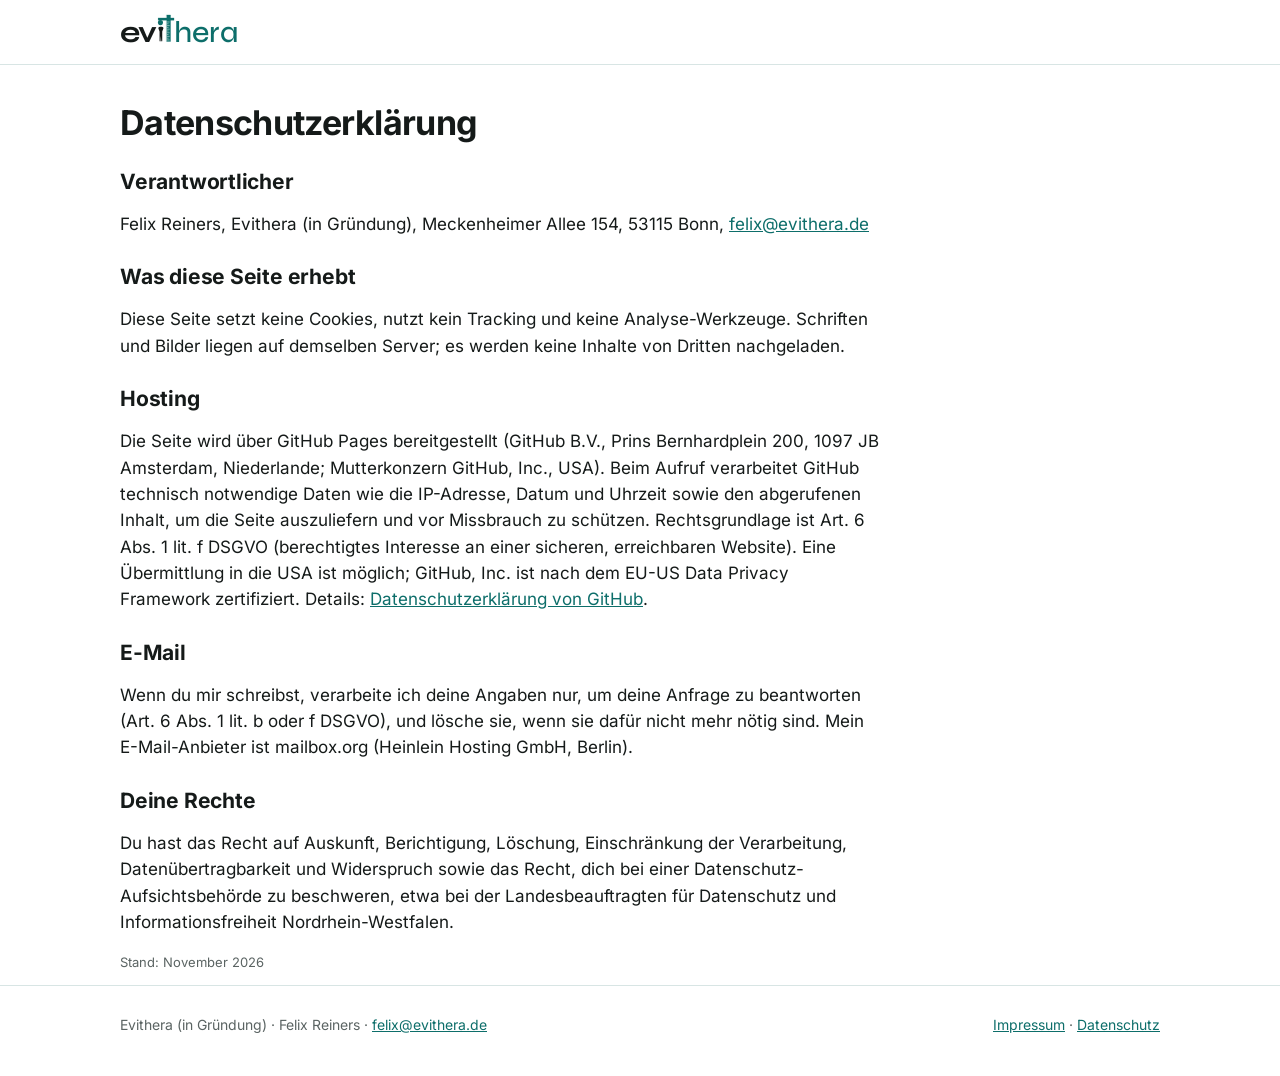
==== datenschutz.html @ f62c32c8 "Website evithera.de: Startseite im Handout-Stil, Evimove-Deck als Galerie, Material, Impressum, Date" ====
<!doctype html><html lang="de"><head><meta charset="utf-8"><meta name="viewport" content="width=device-width, initial-scale=1"><title>Datenschutz · Evithera</title><meta name="description" content="Datenschutzerklärung von evithera.de"><link rel="icon" href="bilder/icon.svg" type="image/svg+xml"><link rel="stylesheet" href="fonts/fonts.css"><style>
:root{--ink:#151a19;--petrol:#0d6e6a;--soft:#e8f3f2;--grey:#5b6463;--line:#d8e5e4;--green:#5f9c00;--greenbg:#eef5e1;--warm:#9a4a2c;--warmbg:#f6e6e0;color-scheme:light}
*{box-sizing:border-box}
html{scroll-behavior:smooth}
body{margin:0;background:#fff;color:var(--ink);font-family:Inter,Arial,sans-serif;font-size:17px;line-height:1.55;-webkit-text-size-adjust:100%}
a{color:var(--petrol)}
.w{max-width:1080px;margin:0 auto;padding:0 20px}
header{position:sticky;top:0;background:rgba(255,255,255,.94);backdrop-filter:blur(6px);border-bottom:1px solid var(--line);z-index:5}
header .w{display:flex;align-items:center;justify-content:space-between;gap:16px;height:64px}
nav{display:flex;gap:18px;font-size:15px;font-weight:600}
nav a{color:var(--ink);text-decoration:none}
nav a:hover{color:var(--petrol)}
@media(max-width:620px){nav .opt{display:none}}
h1{font-size:clamp(34px,6vw,58px);line-height:1.08;letter-spacing:-.02em;margin:56px 0 16px}
h1 span{color:var(--petrol)}
h2{font-size:clamp(26px,3.6vw,36px);line-height:1.15;letter-spacing:-.01em;margin:0 0 12px}
.kick{font-size:13px;font-weight:700;letter-spacing:.14em;text-transform:uppercase;color:var(--petrol);margin:0 0 8px}
.lead{font-size:clamp(18px,2.2vw,21px);color:var(--grey);max-width:760px;margin:0 0 28px}
section{padding:56px 0;border-top:1px solid var(--line)}
section.first{border-top:0;padding-top:0}
.story{position:relative;border-radius:14px;overflow:hidden}
.story img{width:100%;height:auto;display:block}
.story svg{position:absolute;inset:0;width:100%;height:100%}
.badge{position:absolute;display:inline-flex;width:28px;height:28px;border-radius:50%;background:var(--petrol);color:#fff;font-weight:700;font-size:15px;align-items:center;justify-content:center}
.caps{display:grid;grid-template-columns:repeat(4,1fr);gap:18px;margin-top:20px}
@media(max-width:860px){.caps{grid-template-columns:1fr 1fr}}
@media(max-width:520px){.caps{grid-template-columns:1fr}}
.cap{display:flex;gap:10px;font-size:15px;line-height:1.45}
.num{display:inline-flex;flex:none;width:26px;height:26px;border-radius:50%;background:var(--petrol);color:#fff;font-weight:700;font-size:14px;align-items:center;justify-content:center}
.cap b{color:var(--petrol)}
.m{display:inline-block;margin-top:4px;font-size:13px;font-weight:600;border-radius:10px;padding:1px 8px;background:var(--soft);color:var(--petrol)}
.m.w{background:var(--warmbg);color:var(--warm)}
.note{font-size:13px;color:var(--grey);margin-top:10px}
.data{display:grid;grid-template-columns:1fr 1.1fr;gap:28px;align-items:center;background:var(--soft);border-radius:14px;padding:28px}
@media(max-width:760px){.data{grid-template-columns:1fr}}
.apps{display:grid;grid-template-columns:1fr 1fr;gap:20px}
@media(max-width:760px){.apps{grid-template-columns:1fr}}
.app{border:1px solid var(--line);border-radius:14px;padding:28px}
.app p{margin:14px 0 0;color:var(--grey)}
.app .who{color:var(--ink);font-weight:600}
.gal{display:flex;gap:14px;overflow-x:auto;scroll-snap-type:x mandatory;padding-bottom:12px;-webkit-overflow-scrolling:touch}
.gal img{flex:none;width:min(86vw,820px);aspect-ratio:16/9;border-radius:10px;border:1px solid var(--line);scroll-snap-align:start;background:var(--soft)}
.hint{font-size:14px;color:var(--grey)}
.dl{display:flex;flex-wrap:wrap;gap:14px;margin-top:18px}
.btn{display:inline-flex;align-items:center;gap:10px;background:var(--petrol);color:#fff;text-decoration:none;font-weight:700;border-radius:999px;padding:12px 22px}
.btn.o{background:#fff;color:var(--petrol);border:2px solid var(--petrol)}
ul.st{padding-left:20px;margin:8px 0 0}ul.st li{margin:6px 0}
.cta{background:var(--greenbg);border-radius:14px;padding:24px 28px;margin-top:24px}
.cta b{color:var(--green)}
footer{border-top:1px solid var(--line);padding:28px 0 40px;font-size:14px;color:var(--grey)}
footer .w{display:flex;flex-wrap:wrap;gap:12px 28px;justify-content:space-between;align-items:center}
.legal h1{font-size:34px;margin-top:40px}.legal h2{font-size:21px;margin-top:28px}.legal p{max-width:760px}
</style></head><body><header><div class="w"><a href="index.html" aria-label="Evithera Startseite" style="text-decoration:none"><div style="display:inline-flex;align-items:baseline;white-space:nowrap;font-family:Syne,sans-serif;font-size:30px;line-height:1;color:#151a19;position:relative"><span style="font-weight:700;letter-spacing:-.02em;display:inline-flex;align-items:baseline">ev<span style="display:inline-block;vertical-align:baseline;overflow:visible;width:0.28em;height:0.74em;margin:0 .01em 0 .015em"><svg viewBox="0 0 28 74" fill="none" stroke="currentColor" stroke-linecap="round" style="display:block;overflow:visible;width:100%;height:100%"><circle cx="11.5" cy="12" r="8.5" fill="#0d6e6a" stroke="none"/><path d="M4.45 30.5 Q4.45 25.5 9.45 25.5 L16.55 25.5 Q21.55 25.5 21.55 30.5 L17.5 41.5 L17.5 74 L8.5 74 L8.5 41.5 Z" fill="currentColor" stroke="none"/><path d="M11.8 75 L13 57 L14.2 75 Z" fill="#ffffff" stroke="none"/></svg></span></span><span style="color:#0d6e6a;display:inline-flex;align-items:baseline;position:relative;font-weight:500"><span style="display:inline-block;vertical-align:baseline;overflow:visible;width:0.3em;height:0.88em;margin:0 0 0 -0.04em"><svg viewBox="0 0 30 88" fill="none" stroke="currentColor" stroke-linecap="round" style="display:block;overflow:visible;width:100%;height:100%"><g transform="translate(0 14.3)"><path d="M6 -14.3 L18.4 -14.3 L18.4 74 L6 74 Z" fill="currentColor"/><rect x="-23" y="-4.3" width="53" height="7.2" fill="currentColor"/><line x1="7.6" y1="69" x2="14.1" y2="69" stroke="#ffffff" stroke-width="1.6"/><line x1="7.6" y1="63" x2="10.6" y2="63" stroke="#ffffff" stroke-width="1.6"/><line x1="7.6" y1="57" x2="14.1" y2="57" stroke="#ffffff" stroke-width="1.6"/><line x1="7.6" y1="51" x2="10.6" y2="51" stroke="#ffffff" stroke-width="1.6"/><line x1="7.6" y1="45" x2="14.1" y2="45" stroke="#ffffff" stroke-width="1.6"/><line x1="7.6" y1="39" x2="10.6" y2="39" stroke="#ffffff" stroke-width="1.6"/><line x1="7.6" y1="33" x2="14.1" y2="33" stroke="#ffffff" stroke-width="1.6"/><line x1="7.6" y1="27" x2="10.6" y2="27" stroke="#ffffff" stroke-width="1.6"/><line x1="7.6" y1="21" x2="14.1" y2="21" stroke="#ffffff" stroke-width="1.6"/><line x1="7.6" y1="15" x2="10.6" y2="15" stroke="#ffffff" stroke-width="1.6"/><line x1="7.6" y1="9" x2="14.1" y2="9" stroke="#ffffff" stroke-width="1.6"/></g></svg></span>hera</span></div></a></div></header><main class="w legal">
<h1>Datenschutzerklärung</h1>
<h2>Verantwortlicher</h2><p>Felix Reiners, Evithera (in Gründung), Meckenheimer Allee 154, 53115 Bonn, <a href="mailto:felix@evithera.de">felix@evithera.de</a></p>
<h2>Was diese Seite erhebt</h2><p>Diese Seite setzt keine Cookies, nutzt kein Tracking und keine Analyse-Werkzeuge. Schriften und Bilder liegen auf demselben Server; es werden keine Inhalte von Dritten nachgeladen.</p>
<h2>Hosting</h2><p>Die Seite wird über GitHub Pages bereitgestellt (GitHub B.V., Prins Bernhardplein 200, 1097 JB Amsterdam, Niederlande; Mutterkonzern GitHub, Inc., USA). Beim Aufruf verarbeitet GitHub technisch notwendige Daten wie die IP-Adresse, Datum und Uhrzeit sowie den abgerufenen Inhalt, um die Seite auszuliefern und vor Missbrauch zu schützen. Rechtsgrundlage ist Art. 6 Abs. 1 lit. f DSGVO (berechtigtes Interesse an einer sicheren, erreichbaren Website). Eine Übermittlung in die USA ist möglich; GitHub, Inc. ist nach dem EU-US Data Privacy Framework zertifiziert. Details: <a href="https://docs.github.com/de/site-policy/privacy-policies/github-general-privacy-statement">Datenschutzerklärung von GitHub</a>.</p>
<h2>E-Mail</h2><p>Wenn du mir schreibst, verarbeite ich deine Angaben nur, um deine Anfrage zu beantworten (Art. 6 Abs. 1 lit. b oder f DSGVO), und lösche sie, wenn sie dafür nicht mehr nötig sind. Mein E-Mail-Anbieter ist mailbox.org (Heinlein Hosting GmbH, Berlin).</p>
<h2>Deine Rechte</h2><p>Du hast das Recht auf Auskunft, Berichtigung, Löschung, Einschränkung der Verarbeitung, Datenübertragbarkeit und Widerspruch sowie das Recht, dich bei einer Datenschutz-Aufsichtsbehörde zu beschweren, etwa bei der Landesbeauftragten für Datenschutz und Informationsfreiheit Nordrhein-Westfalen.</p>
<p class="note">Stand: November 2026</p></main><footer><div class="w"><span>Evithera (in Gründung) · Felix Reiners · <a href="mailto:felix@evithera.de">felix@evithera.de</a></span><span><a href="impressum.html">Impressum</a> · <a href="datenschutz.html">Datenschutz</a></span></div></footer></body></html>
---- fonts/fonts.css ----
@font-face{font-family:'Inter';font-style:normal;font-weight:400 700;font-display:swap;src:url(inter.woff2) format('woff2')}
@font-face{font-family:'Syne';font-style:normal;font-weight:500 700;font-display:swap;src:url(syne.woff2) format('woff2')}
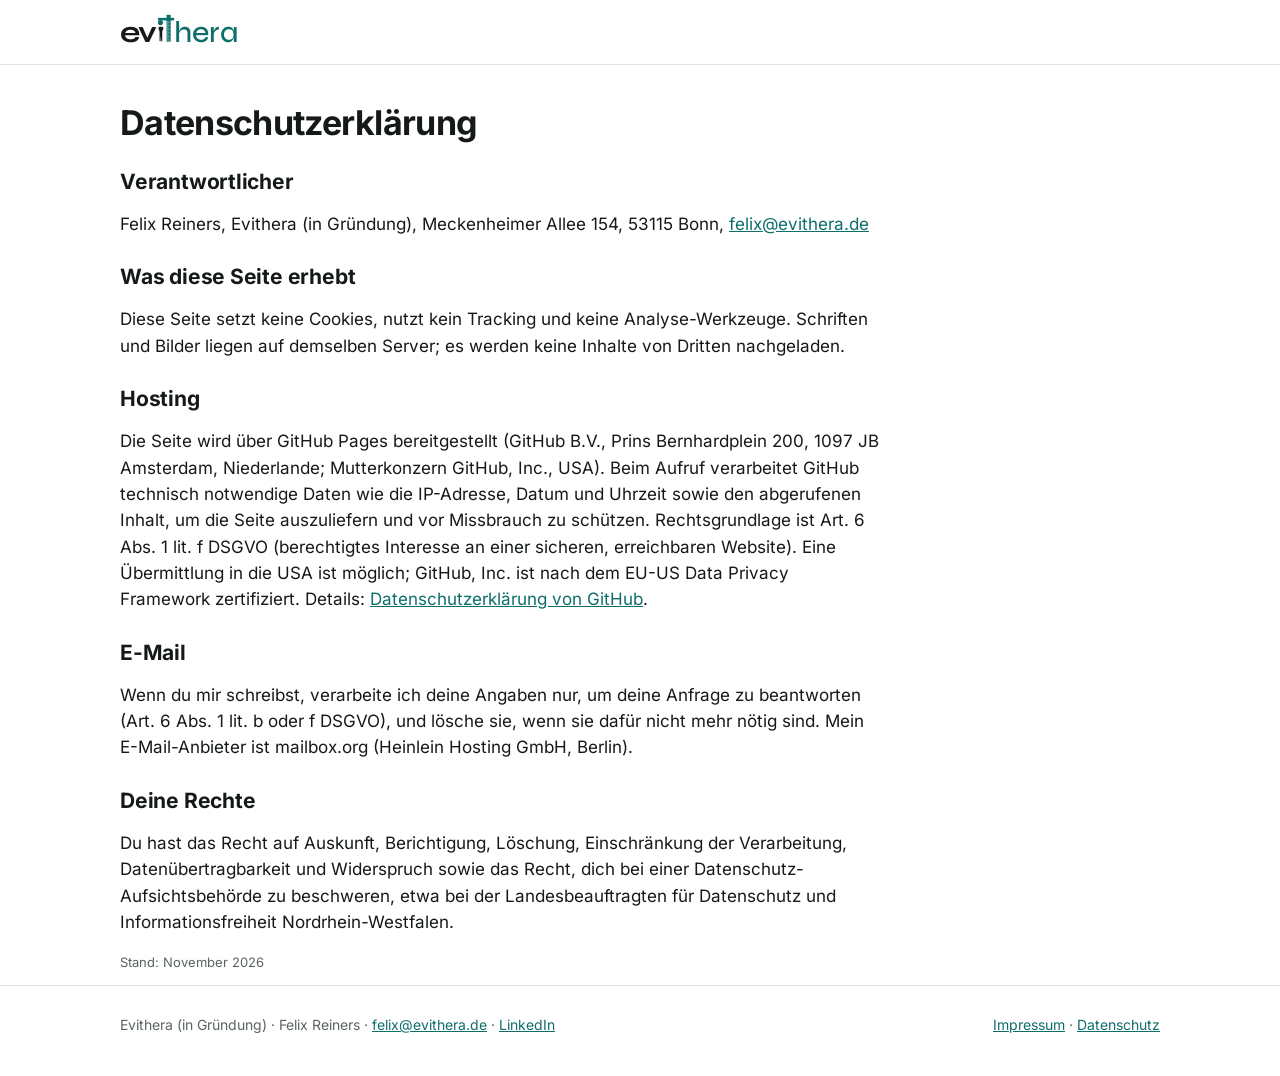
==== commit 68cf5b2e: "LinkedIn-Link bei Kontakt und in der Fusszeile" ====
--- a/datenschutz.html
+++ b/datenschutz.html
@@ -11,6 +11,9 @@
 nav a{color:var(--ink);text-decoration:none}
 nav a:hover{color:var(--petrol)}
 @media(max-width:620px){nav .opt{display:none}}
+.left{display:flex;align-items:center;gap:14px}
+.lang{font-size:14px;font-weight:700;color:var(--petrol);text-decoration:none;border:1.5px solid var(--petrol);border-radius:999px;padding:3px 10px;white-space:nowrap}
+.lang:hover{background:var(--soft)}
 h1{font-size:clamp(34px,6vw,58px);line-height:1.08;letter-spacing:-.02em;margin:56px 0 16px}
 h1 span{color:var(--petrol)}
 h2{font-size:clamp(26px,3.6vw,36px);line-height:1.15;letter-spacing:-.01em;margin:0 0 12px}
@@ -44,17 +47,20 @@
 .dl{display:flex;flex-wrap:wrap;gap:14px;margin-top:18px}
 .btn{display:inline-flex;align-items:center;gap:10px;background:var(--petrol);color:#fff;text-decoration:none;font-weight:700;border-radius:999px;padding:12px 22px}
 .btn.o{background:#fff;color:var(--petrol);border:2px solid var(--petrol)}
+.lbtn{display:inline-flex;flex-direction:column;align-items:center;justify-content:center;gap:8px;min-width:240px;padding:18px 26px;border:2px solid var(--petrol);border-radius:18px;background:#fff;text-decoration:none;color:var(--grey);font-size:14px;font-weight:600}
+.lbtn:hover{background:var(--soft)}
+.lbtn svg,.lbtn img{display:block;height:34px;width:auto}
 ul.st{padding-left:20px;margin:8px 0 0}ul.st li{margin:6px 0}
 .cta{background:var(--greenbg);border-radius:14px;padding:24px 28px;margin-top:24px}
 .cta b{color:var(--green)}
 footer{border-top:1px solid var(--line);padding:28px 0 40px;font-size:14px;color:var(--grey)}
 footer .w{display:flex;flex-wrap:wrap;gap:12px 28px;justify-content:space-between;align-items:center}
 .legal h1{font-size:34px;margin-top:40px}.legal h2{font-size:21px;margin-top:28px}.legal p{max-width:760px}
-</style></head><body><header><div class="w"><a href="index.html" aria-label="Evithera Startseite" style="text-decoration:none"><div style="display:inline-flex;align-items:baseline;white-space:nowrap;font-family:Syne,sans-serif;font-size:30px;line-height:1;color:#151a19;position:relative"><span style="font-weight:700;letter-spacing:-.02em;display:inline-flex;align-items:baseline">ev<span style="display:inline-block;vertical-align:baseline;overflow:visible;width:0.28em;height:0.74em;margin:0 .01em 0 .015em"><svg viewBox="0 0 28 74" fill="none" stroke="currentColor" stroke-linecap="round" style="display:block;overflow:visible;width:100%;height:100%"><circle cx="11.5" cy="12" r="8.5" fill="#0d6e6a" stroke="none"/><path d="M4.45 30.5 Q4.45 25.5 9.45 25.5 L16.55 25.5 Q21.55 25.5 21.55 30.5 L17.5 41.5 L17.5 74 L8.5 74 L8.5 41.5 Z" fill="currentColor" stroke="none"/><path d="M11.8 75 L13 57 L14.2 75 Z" fill="#ffffff" stroke="none"/></svg></span></span><span style="color:#0d6e6a;display:inline-flex;align-items:baseline;position:relative;font-weight:500"><span style="display:inline-block;vertical-align:baseline;overflow:visible;width:0.3em;height:0.88em;margin:0 0 0 -0.04em"><svg viewBox="0 0 30 88" fill="none" stroke="currentColor" stroke-linecap="round" style="display:block;overflow:visible;width:100%;height:100%"><g transform="translate(0 14.3)"><path d="M6 -14.3 L18.4 -14.3 L18.4 74 L6 74 Z" fill="currentColor"/><rect x="-23" y="-4.3" width="53" height="7.2" fill="currentColor"/><line x1="7.6" y1="69" x2="14.1" y2="69" stroke="#ffffff" stroke-width="1.6"/><line x1="7.6" y1="63" x2="10.6" y2="63" stroke="#ffffff" stroke-width="1.6"/><line x1="7.6" y1="57" x2="14.1" y2="57" stroke="#ffffff" stroke-width="1.6"/><line x1="7.6" y1="51" x2="10.6" y2="51" stroke="#ffffff" stroke-width="1.6"/><line x1="7.6" y1="45" x2="14.1" y2="45" stroke="#ffffff" stroke-width="1.6"/><line x1="7.6" y1="39" x2="10.6" y2="39" stroke="#ffffff" stroke-width="1.6"/><line x1="7.6" y1="33" x2="14.1" y2="33" stroke="#ffffff" stroke-width="1.6"/><line x1="7.6" y1="27" x2="10.6" y2="27" stroke="#ffffff" stroke-width="1.6"/><line x1="7.6" y1="21" x2="14.1" y2="21" stroke="#ffffff" stroke-width="1.6"/><line x1="7.6" y1="15" x2="10.6" y2="15" stroke="#ffffff" stroke-width="1.6"/><line x1="7.6" y1="9" x2="14.1" y2="9" stroke="#ffffff" stroke-width="1.6"/></g></svg></span>hera</span></div></a></div></header><main class="w legal">
+</style></head><body><header><div class="w"><div class="left"><a href="index.html" aria-label="Evithera Startseite" style="text-decoration:none"><div style="display:inline-flex;align-items:baseline;white-space:nowrap;font-family:Syne,sans-serif;font-size:30px;line-height:1;color:#151a19;position:relative"><span style="font-weight:700;letter-spacing:-.02em;display:inline-flex;align-items:baseline">ev<span style="display:inline-block;vertical-align:baseline;overflow:visible;width:0.28em;height:0.74em;margin:0 .01em 0 .015em"><svg viewBox="0 0 28 74" fill="none" stroke="currentColor" stroke-linecap="round" style="display:block;overflow:visible;width:100%;height:100%"><circle cx="11.5" cy="12" r="8.5" fill="#0d6e6a" stroke="none"/><path d="M4.45 30.5 Q4.45 25.5 9.45 25.5 L16.55 25.5 Q21.55 25.5 21.55 30.5 L17.5 41.5 L17.5 74 L8.5 74 L8.5 41.5 Z" fill="currentColor" stroke="none"/><path d="M11.8 75 L13 57 L14.2 75 Z" fill="#ffffff" stroke="none"/></svg></span></span><span style="color:#0d6e6a;display:inline-flex;align-items:baseline;position:relative;font-weight:500"><span style="display:inline-block;vertical-align:baseline;overflow:visible;width:0.3em;height:0.88em;margin:0 0 0 -0.04em"><svg viewBox="0 0 30 88" fill="none" stroke="currentColor" stroke-linecap="round" style="display:block;overflow:visible;width:100%;height:100%"><g transform="translate(0 14.3)"><path d="M6 -14.3 L18.4 -14.3 L18.4 74 L6 74 Z" fill="currentColor"/><rect x="-23" y="-4.3" width="53" height="7.2" fill="currentColor"/><line x1="7.6" y1="69" x2="14.1" y2="69" stroke="#ffffff" stroke-width="1.6"/><line x1="7.6" y1="63" x2="10.6" y2="63" stroke="#ffffff" stroke-width="1.6"/><line x1="7.6" y1="57" x2="14.1" y2="57" stroke="#ffffff" stroke-width="1.6"/><line x1="7.6" y1="51" x2="10.6" y2="51" stroke="#ffffff" stroke-width="1.6"/><line x1="7.6" y1="45" x2="14.1" y2="45" stroke="#ffffff" stroke-width="1.6"/><line x1="7.6" y1="39" x2="10.6" y2="39" stroke="#ffffff" stroke-width="1.6"/><line x1="7.6" y1="33" x2="14.1" y2="33" stroke="#ffffff" stroke-width="1.6"/><line x1="7.6" y1="27" x2="10.6" y2="27" stroke="#ffffff" stroke-width="1.6"/><line x1="7.6" y1="21" x2="14.1" y2="21" stroke="#ffffff" stroke-width="1.6"/><line x1="7.6" y1="15" x2="10.6" y2="15" stroke="#ffffff" stroke-width="1.6"/><line x1="7.6" y1="9" x2="14.1" y2="9" stroke="#ffffff" stroke-width="1.6"/></g></svg></span>hera</span></div></a></div></div></header><main class="w legal">
 <h1>Datenschutzerklärung</h1>
 <h2>Verantwortlicher</h2><p>Felix Reiners, Evithera (in Gründung), Meckenheimer Allee 154, 53115 Bonn, <a href="mailto:felix@evithera.de">felix@evithera.de</a></p>
 <h2>Was diese Seite erhebt</h2><p>Diese Seite setzt keine Cookies, nutzt kein Tracking und keine Analyse-Werkzeuge. Schriften und Bilder liegen auf demselben Server; es werden keine Inhalte von Dritten nachgeladen.</p>
 <h2>Hosting</h2><p>Die Seite wird über GitHub Pages bereitgestellt (GitHub B.V., Prins Bernhardplein 200, 1097 JB Amsterdam, Niederlande; Mutterkonzern GitHub, Inc., USA). Beim Aufruf verarbeitet GitHub technisch notwendige Daten wie die IP-Adresse, Datum und Uhrzeit sowie den abgerufenen Inhalt, um die Seite auszuliefern und vor Missbrauch zu schützen. Rechtsgrundlage ist Art. 6 Abs. 1 lit. f DSGVO (berechtigtes Interesse an einer sicheren, erreichbaren Website). Eine Übermittlung in die USA ist möglich; GitHub, Inc. ist nach dem EU-US Data Privacy Framework zertifiziert. Details: <a href="https://docs.github.com/de/site-policy/privacy-policies/github-general-privacy-statement">Datenschutzerklärung von GitHub</a>.</p>
 <h2>E-Mail</h2><p>Wenn du mir schreibst, verarbeite ich deine Angaben nur, um deine Anfrage zu beantworten (Art. 6 Abs. 1 lit. b oder f DSGVO), und lösche sie, wenn sie dafür nicht mehr nötig sind. Mein E-Mail-Anbieter ist mailbox.org (Heinlein Hosting GmbH, Berlin).</p>
 <h2>Deine Rechte</h2><p>Du hast das Recht auf Auskunft, Berichtigung, Löschung, Einschränkung der Verarbeitung, Datenübertragbarkeit und Widerspruch sowie das Recht, dich bei einer Datenschutz-Aufsichtsbehörde zu beschweren, etwa bei der Landesbeauftragten für Datenschutz und Informationsfreiheit Nordrhein-Westfalen.</p>
-<p class="note">Stand: November 2026</p></main><footer><div class="w"><span>Evithera (in Gründung) · Felix Reiners · <a href="mailto:felix@evithera.de">felix@evithera.de</a></span><span><a href="impressum.html">Impressum</a> · <a href="datenschutz.html">Datenschutz</a></span></div></footer></body></html>+<p class="note">Stand: November 2026</p></main><footer><div class="w"><span>Evithera (in Gründung) · Felix Reiners · <a href="mailto:felix@evithera.de">felix@evithera.de</a> · <a href="https://www.linkedin.com/in/felix-reiners" rel="noopener">LinkedIn</a></span><span><a href="impressum.html">Impressum</a> · <a href="datenschutz.html">Datenschutz</a></span></div></footer></body></html>
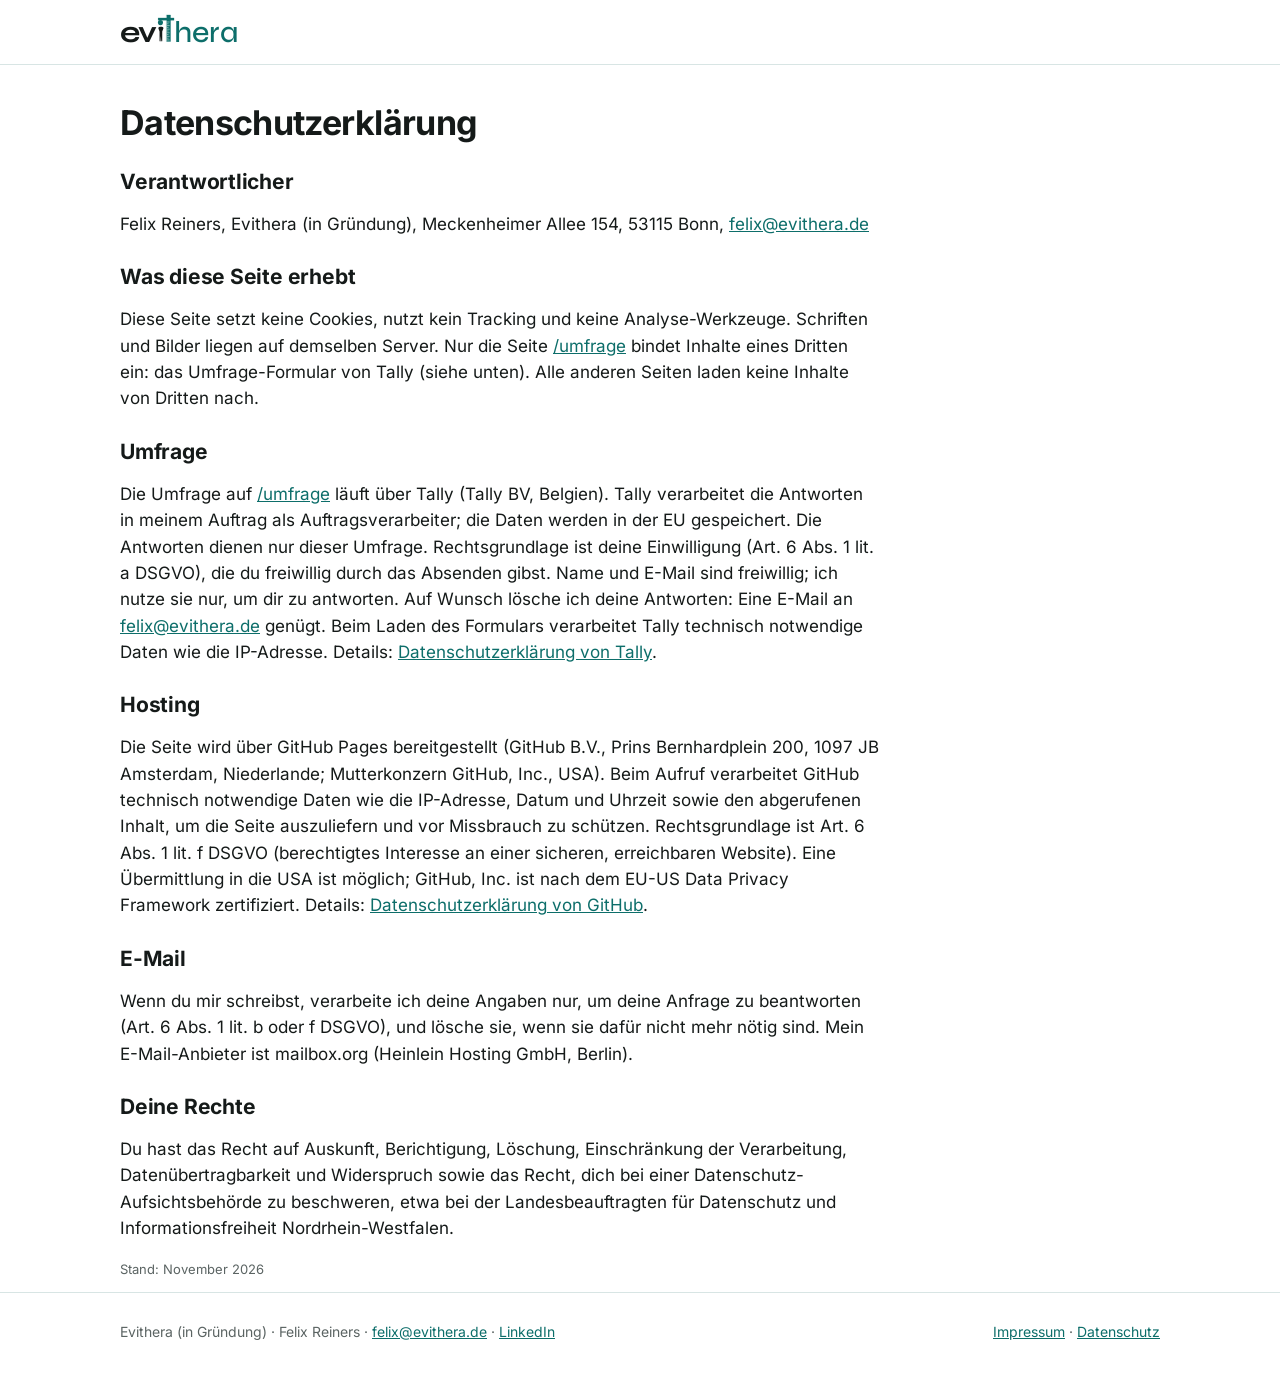
==== commit a3e49a4c: "Datenschutz: Tally-Formular auf /umfrage benannt (Auftragsverarbeiter, EU, Einwilligung, Löschung); " ====
--- a/datenschutz.html
+++ b/datenschutz.html
@@ -59,7 +59,8 @@
 </style></head><body><header><div class="w"><div class="left"><a href="index.html" aria-label="Evithera Startseite" style="text-decoration:none"><div style="display:inline-flex;align-items:baseline;white-space:nowrap;font-family:Syne,sans-serif;font-size:30px;line-height:1;color:#151a19;position:relative"><span style="font-weight:700;letter-spacing:-.02em;display:inline-flex;align-items:baseline">ev<span style="display:inline-block;vertical-align:baseline;overflow:visible;width:0.28em;height:0.74em;margin:0 .01em 0 .015em"><svg viewBox="0 0 28 74" fill="none" stroke="currentColor" stroke-linecap="round" style="display:block;overflow:visible;width:100%;height:100%"><circle cx="11.5" cy="12" r="8.5" fill="#0d6e6a" stroke="none"/><path d="M4.45 30.5 Q4.45 25.5 9.45 25.5 L16.55 25.5 Q21.55 25.5 21.55 30.5 L17.5 41.5 L17.5 74 L8.5 74 L8.5 41.5 Z" fill="currentColor" stroke="none"/><path d="M11.8 75 L13 57 L14.2 75 Z" fill="#ffffff" stroke="none"/></svg></span></span><span style="color:#0d6e6a;display:inline-flex;align-items:baseline;position:relative;font-weight:500"><span style="display:inline-block;vertical-align:baseline;overflow:visible;width:0.3em;height:0.88em;margin:0 0 0 -0.04em"><svg viewBox="0 0 30 88" fill="none" stroke="currentColor" stroke-linecap="round" style="display:block;overflow:visible;width:100%;height:100%"><g transform="translate(0 14.3)"><path d="M6 -14.3 L18.4 -14.3 L18.4 74 L6 74 Z" fill="currentColor"/><rect x="-23" y="-4.3" width="53" height="7.2" fill="currentColor"/><line x1="7.6" y1="69" x2="14.1" y2="69" stroke="#ffffff" stroke-width="1.6"/><line x1="7.6" y1="63" x2="10.6" y2="63" stroke="#ffffff" stroke-width="1.6"/><line x1="7.6" y1="57" x2="14.1" y2="57" stroke="#ffffff" stroke-width="1.6"/><line x1="7.6" y1="51" x2="10.6" y2="51" stroke="#ffffff" stroke-width="1.6"/><line x1="7.6" y1="45" x2="14.1" y2="45" stroke="#ffffff" stroke-width="1.6"/><line x1="7.6" y1="39" x2="10.6" y2="39" stroke="#ffffff" stroke-width="1.6"/><line x1="7.6" y1="33" x2="14.1" y2="33" stroke="#ffffff" stroke-width="1.6"/><line x1="7.6" y1="27" x2="10.6" y2="27" stroke="#ffffff" stroke-width="1.6"/><line x1="7.6" y1="21" x2="14.1" y2="21" stroke="#ffffff" stroke-width="1.6"/><line x1="7.6" y1="15" x2="10.6" y2="15" stroke="#ffffff" stroke-width="1.6"/><line x1="7.6" y1="9" x2="14.1" y2="9" stroke="#ffffff" stroke-width="1.6"/></g></svg></span>hera</span></div></a></div></div></header><main class="w legal">
 <h1>Datenschutzerklärung</h1>
 <h2>Verantwortlicher</h2><p>Felix Reiners, Evithera (in Gründung), Meckenheimer Allee 154, 53115 Bonn, <a href="mailto:felix@evithera.de">felix@evithera.de</a></p>
-<h2>Was diese Seite erhebt</h2><p>Diese Seite setzt keine Cookies, nutzt kein Tracking und keine Analyse-Werkzeuge. Schriften und Bilder liegen auf demselben Server; es werden keine Inhalte von Dritten nachgeladen.</p>
+<h2>Was diese Seite erhebt</h2><p>Diese Seite setzt keine Cookies, nutzt kein Tracking und keine Analyse-Werkzeuge. Schriften und Bilder liegen auf demselben Server. Nur die Seite <a href="umfrage/">/umfrage</a> bindet Inhalte eines Dritten ein: das Umfrage-Formular von Tally (siehe unten). Alle anderen Seiten laden keine Inhalte von Dritten nach.</p>
+<h2>Umfrage</h2><p>Die Umfrage auf <a href="umfrage/">/umfrage</a> läuft über Tally (Tally BV, Belgien). Tally verarbeitet die Antworten in meinem Auftrag als Auftragsverarbeiter; die Daten werden in der EU gespeichert. Die Antworten dienen nur dieser Umfrage. Rechtsgrundlage ist deine Einwilligung (Art. 6 Abs. 1 lit. a DSGVO), die du freiwillig durch das Absenden gibst. Name und E-Mail sind freiwillig; ich nutze sie nur, um dir zu antworten. Auf Wunsch lösche ich deine Antworten: Eine E-Mail an <a href="mailto:felix@evithera.de">felix@evithera.de</a> genügt. Beim Laden des Formulars verarbeitet Tally technisch notwendige Daten wie die IP-Adresse. Details: <a href="https://tally.so/help/privacy-policy">Datenschutzerklärung von Tally</a>.</p>
 <h2>Hosting</h2><p>Die Seite wird über GitHub Pages bereitgestellt (GitHub B.V., Prins Bernhardplein 200, 1097 JB Amsterdam, Niederlande; Mutterkonzern GitHub, Inc., USA). Beim Aufruf verarbeitet GitHub technisch notwendige Daten wie die IP-Adresse, Datum und Uhrzeit sowie den abgerufenen Inhalt, um die Seite auszuliefern und vor Missbrauch zu schützen. Rechtsgrundlage ist Art. 6 Abs. 1 lit. f DSGVO (berechtigtes Interesse an einer sicheren, erreichbaren Website). Eine Übermittlung in die USA ist möglich; GitHub, Inc. ist nach dem EU-US Data Privacy Framework zertifiziert. Details: <a href="https://docs.github.com/de/site-policy/privacy-policies/github-general-privacy-statement">Datenschutzerklärung von GitHub</a>.</p>
 <h2>E-Mail</h2><p>Wenn du mir schreibst, verarbeite ich deine Angaben nur, um deine Anfrage zu beantworten (Art. 6 Abs. 1 lit. b oder f DSGVO), und lösche sie, wenn sie dafür nicht mehr nötig sind. Mein E-Mail-Anbieter ist mailbox.org (Heinlein Hosting GmbH, Berlin).</p>
 <h2>Deine Rechte</h2><p>Du hast das Recht auf Auskunft, Berichtigung, Löschung, Einschränkung der Verarbeitung, Datenübertragbarkeit und Widerspruch sowie das Recht, dich bei einer Datenschutz-Aufsichtsbehörde zu beschweren, etwa bei der Landesbeauftragten für Datenschutz und Informationsfreiheit Nordrhein-Westfalen.</p>
